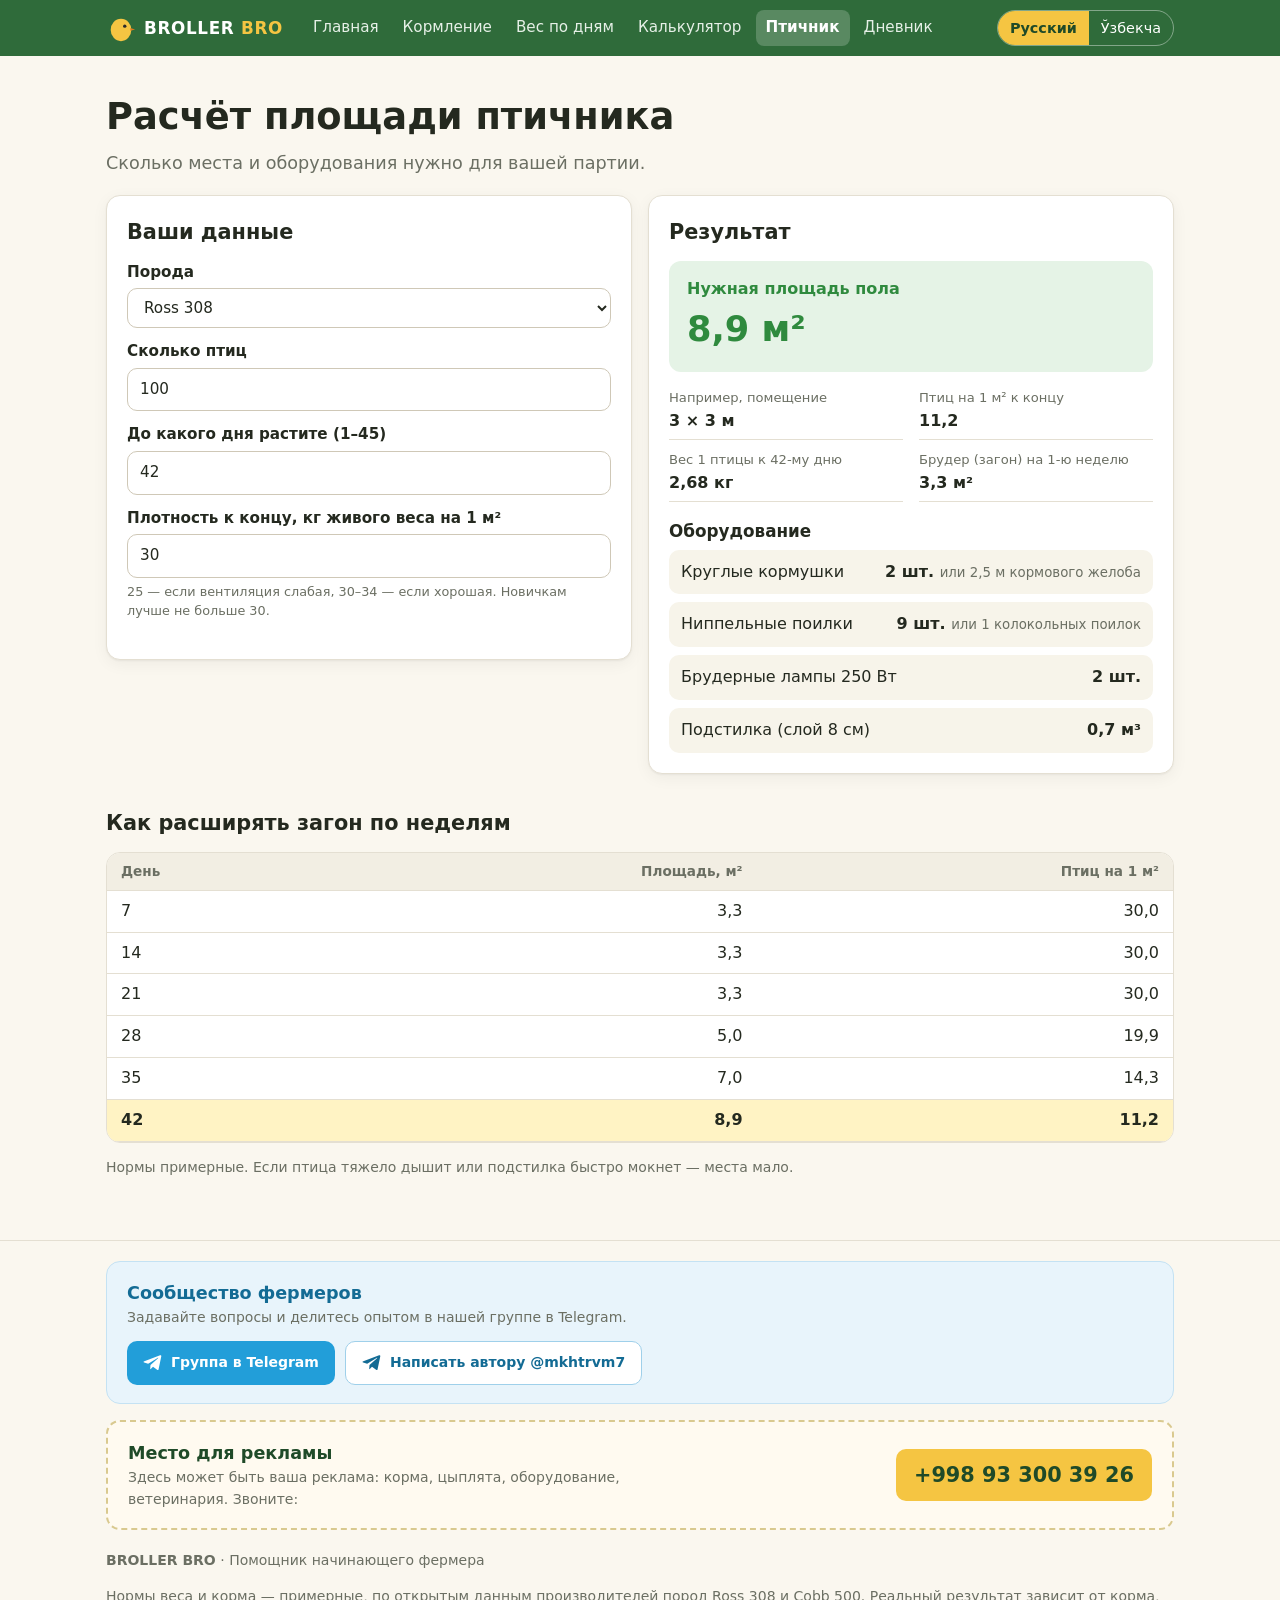
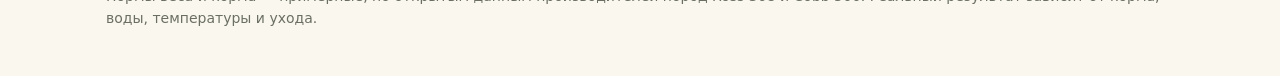
==== area.html @ 8eb661f3 "Расчёт птичника, дневник партии, блок Telegram - новая страница «Птичник»: площадь, оборудование, ра" ====
<!DOCTYPE html>
<html lang="ru">
<head>
  <meta charset="utf-8">
  <meta name="viewport" content="width=device-width, initial-scale=1">
  <title>Расчёт птичника</title>
  <link rel="stylesheet" href="css/style.css">
</head>
<body data-title="area.title">
  <header id="site-header" class="site-header"></header>

  <main class="wrap">
    <h1 data-i18n="area.title"></h1>
    <p class="lead" data-i18n="area.lead"></p>

    <div class="calc-grid">
      <form id="area-form" class="panel">
        <h2 data-i18n="calc.inputs"></h2>
        <fieldset>
          <label class="field"><span data-i18n="common.breed"></span><select id="breed"></select></label>
          <label class="field"><span data-i18n="area.birds"></span><input id="area-birds" type="number" min="1" step="1" value="100" inputmode="numeric"></label>
          <label class="field"><span data-i18n="area.day"></span><input id="area-day" type="number" min="1" max="45" step="1" value="42" inputmode="numeric"></label>
          <label class="field">
            <span data-i18n="area.density"></span>
            <input id="area-density" type="number" min="10" max="45" step="1" inputmode="numeric">
            <small class="muted" data-i18n="area.density.hint"></small>
          </label>
        </fieldset>
      </form>

      <section class="panel result-panel" aria-live="polite">
        <h2 data-i18n="area.result"></h2>
        <div id="area-output"></div>
      </section>
    </div>

    <h2 data-i18n="area.weeks"></h2>
    <div class="table-wrap">
      <table id="area-table" class="data-table">
        <thead>
          <tr>
            <th data-i18n="area.th.day"></th>
            <th data-i18n="area.th.area"></th>
            <th data-i18n="area.th.perM2"></th>
          </tr>
        </thead>
        <tbody></tbody>
      </table>
    </div>
    <p class="muted small" data-i18n="area.note"></p>
  </main>

  <footer id="site-footer" class="site-footer"></footer>

  <script src="lang/ru.js"></script>
  <script src="lang/uz.js"></script>
  <script src="data/breeds.js"></script>
  <script src="data/phases.js"></script>
  <script src="data/area.js"></script>
  <script src="data/site.js"></script>
  <script src="js/main.js"></script>
  <script src="js/area.js"></script>
</body>
</html>
---- css/style.css ----
/* Оформление сайта. Основные цвета — в блоке :root, их легко поменять. */

:root {
  --green: #2f6b3a;
  --green-dark: #1f4a28;
  --yellow: #f5c542;
  --orange: #e07a1f;
  --bg: #faf7ef;
  --card: #ffffff;
  --text: #24291f;
  --muted: #6b6f63;
  --line: #e4dfd2;
  --good: #2f8a3e;
  --warn: #b8860b;
  --bad: #c0392b;
  --radius: 14px;
  --shadow: 0 1px 2px rgba(0, 0, 0, 0.05), 0 4px 16px rgba(0, 0, 0, 0.05);
}

* { box-sizing: border-box; }

body {
  margin: 0;
  background: var(--bg);
  color: var(--text);
  font: 16px/1.55 system-ui, -apple-system, "Segoe UI", Roboto, Arial, sans-serif;
}

.wrap {
  max-width: 1100px;
  margin: 0 auto;
  padding-inline: 16px;
}

main.wrap { padding-block: 24px 48px; }

h1 { font-size: clamp(1.6rem, 4vw, 2.3rem); line-height: 1.2; margin: 0.4em 0 0.3em; }
h2 { font-size: 1.3rem; margin: 1.6em 0 0.6em; }
h3 { font-size: 1.05rem; margin: 0 0 0.3em; }
.panel h2:first-child { margin-top: 0; }

.lead { font-size: 1.1rem; color: var(--muted); max-width: 46em; margin-top: 0; }
.muted { color: var(--muted); }
.small { font-size: 0.875rem; }

/* ---------- Шапка ---------- */
.site-header {
  background: var(--green);
  color: #fff;
  position: sticky;
  top: 0;
  z-index: 10;
}
.header-inner {
  display: flex;
  flex-wrap: wrap;
  align-items: center;
  gap: 8px 20px;
  padding-block: 10px;
}
.brand {
  display: flex;
  align-items: center;
  gap: 8px;
  color: #fff;
  text-decoration: none;
  font-weight: 700;
  font-size: 1.05rem;
}
.brand-mark { width: 30px; height: 30px; }
.nav { display: flex; flex-wrap: wrap; gap: 4px; flex: 1; }
.nav a {
  color: #e6f0e7;
  text-decoration: none;
  padding: 6px 10px;
  border-radius: 8px;
  font-size: 0.95rem;
}
.nav a:hover { background: rgba(255, 255, 255, 0.12); color: #fff; }
.nav a[aria-current="page"] { background: rgba(255, 255, 255, 0.2); color: #fff; font-weight: 600; }

.lang-switch { display: flex; border: 1px solid rgba(255, 255, 255, 0.4); border-radius: 999px; overflow: hidden; }
.lang-switch button {
  border: 0;
  background: transparent;
  color: #fff;
  padding: 6px 12px;
  font: inherit;
  font-size: 0.9rem;
  cursor: pointer;
}
.lang-switch button[aria-pressed="true"] { background: var(--yellow); color: var(--green-dark); font-weight: 700; }

/* ---------- Подвал ---------- */
.site-footer {
  border-top: 1px solid var(--line);
  color: var(--muted);
  font-size: 0.875rem;
  padding-block: 20px 32px;
}

/* ---------- Telegram ---------- */
.tg-box {
  display: flex;
  flex-wrap: wrap;
  align-items: center;
  justify-content: space-between;
  gap: 12px 24px;
  margin-bottom: 16px;
  padding: 18px 20px;
  border-radius: var(--radius);
  background: #e8f4fb;
  border: 1px solid #c4e2f3;
  color: var(--text);
}
.tg-box p { margin: 0; }
.tg-title { font-weight: 800; font-size: 1.1rem; color: #136b94; }
.tg-text { color: var(--muted); }
.tg-links { display: flex; flex-wrap: wrap; gap: 10px; }
.tg-btn {
  display: inline-flex;
  align-items: center;
  gap: 8px;
  padding: 10px 16px;
  border-radius: 10px;
  background: #229ed9;
  color: #fff;
  font-weight: 700;
  text-decoration: none;
}
.tg-btn:hover { background: #1a8bc0; }
.tg-btn-light { background: #fff; color: #136b94; border: 1px solid #9fd0ea; }
.tg-btn-light:hover { background: #f3fafe; }
.tg-icon { width: 20px; height: 20px; flex: none; }

/* ---------- Место для рекламы ---------- */
.ad-box {
  display: flex;
  flex-wrap: wrap;
  align-items: center;
  justify-content: space-between;
  gap: 12px 24px;
  margin-bottom: 20px;
  padding: 18px 20px;
  border: 2px dashed #d9c98f;
  border-radius: var(--radius);
  background: #fffaf0;
  color: var(--text);
}
.ad-box p { margin: 0; }
.ad-title { font-weight: 800; font-size: 1.1rem; color: var(--green-dark); }
.ad-text { color: var(--muted); max-width: 40em; }
.ad-phone {
  font-size: 1.3rem;
  font-weight: 800;
  white-space: nowrap;
  color: var(--green-dark);
  background: var(--yellow);
  padding: 10px 18px;
  border-radius: 10px;
  text-decoration: none;
}
.ad-phone:hover { background: #f0b92a; }

/* ---------- Главная ---------- */
.hero { padding-block: 16px 8px; }
.cards {
  display: grid;
  grid-template-columns: repeat(auto-fit, minmax(240px, 1fr));
  gap: 16px;
  margin-block: 16px 32px;
}
.card {
  display: flex;
  flex-direction: column;
  background: var(--card);
  border: 1px solid var(--line);
  border-radius: var(--radius);
  box-shadow: var(--shadow);
  padding: 20px;
  color: inherit;
  text-decoration: none;
  border-top: 5px solid var(--yellow);
  transition: transform 0.15s, box-shadow 0.15s;
}
.card:hover { transform: translateY(-2px); box-shadow: 0 8px 24px rgba(0, 0, 0, 0.08); }
.card h3 { margin: 0 0 0.4em; color: var(--green); font-size: 1.2rem; }
.card-icon { width: 48px; height: 48px; margin-bottom: 10px; }
.card p { margin: 0 0 1em; flex: 1; }
.card-link { color: var(--green); font-weight: 600; }

.tips { margin: 0; padding-left: 1.2em; }
.tips li { margin-bottom: 0.7em; }
.tips b { color: var(--green-dark); }

/* ---------- Блоки и поля ---------- */
.panel {
  background: var(--card);
  border: 1px solid var(--line);
  border-radius: var(--radius);
  box-shadow: var(--shadow);
  padding: 20px;
}

.controls { display: flex; flex-wrap: wrap; gap: 12px 20px; margin-block: 12px; }
.field { display: flex; flex-direction: column; gap: 4px; font-size: 0.95rem; flex: 1 1 200px; max-width: 320px; }
.field > span { font-weight: 600; }
.field small { font-size: 0.8rem; }

input, select {
  font: inherit;
  padding: 9px 12px;
  border: 1px solid #cfc8b7;
  border-radius: 10px;
  background: #fff;
  color: var(--text);
  width: 100%;
}
input:focus, select:focus { outline: 3px solid rgba(47, 107, 58, 0.25); border-color: var(--green); }

fieldset { border: 0; padding: 0; margin: 0 0 18px; display: grid; gap: 12px; }
legend { font-weight: 700; color: var(--green); margin-bottom: 8px; padding: 0; }
fieldset .field { max-width: none; }

.btn-secondary {
  font: inherit;
  padding: 9px 16px;
  border-radius: 10px;
  border: 1px solid var(--green);
  background: transparent;
  color: var(--green);
  cursor: pointer;
}
.btn-secondary:hover { background: rgba(47, 107, 58, 0.08); }

/* ---------- Периоды корма ---------- */
.phases { display: grid; grid-template-columns: repeat(auto-fit, minmax(240px, 1fr)); gap: 16px; }
.phase {
  background: var(--card);
  border: 1px solid var(--line);
  border-left: 6px solid var(--phase);
  border-radius: var(--radius);
  padding: 16px 18px;
  box-shadow: var(--shadow);
}
.phase p { margin: 0 0 0.6em; }
.phase-days { font-weight: 700; color: var(--muted); }
.phase-form { font-style: italic; }
.phase dl { display: grid; grid-template-columns: 1fr 1fr; gap: 8px; margin: 12px 0 0; }
.phase dt { font-size: 0.8rem; color: var(--muted); }
.phase dd { margin: 0; font-weight: 700; font-size: 1.1rem; }

/* ---------- Таблицы ---------- */
.table-wrap { overflow-x: auto; background: var(--card); border: 1px solid var(--line); border-radius: var(--radius); }
.data-table { width: 100%; border-collapse: collapse; font-variant-numeric: tabular-nums; }
.data-table th, .data-table td { padding: 8px 14px; text-align: right; border-bottom: 1px solid var(--line); white-space: nowrap; }
.data-table th:first-child, .data-table td:first-child { text-align: left; }
.data-table thead th {
  position: sticky;
  top: 0;
  background: #f2eee3;
  font-size: 0.85rem;
  color: var(--muted);
  white-space: normal;
  vertical-align: bottom;
}
.data-table tbody tr:hover { background: #fbf8f0; }
.phase-rows td:first-child { border-left: 5px solid var(--phase); }
.phase-rows td:nth-child(2) { text-align: left; }
.tag {
  display: inline-block;
  padding: 1px 8px;
  border-radius: 999px;
  font-size: 0.8rem;
  background: color-mix(in srgb, var(--phase) 18%, white);
  color: var(--text);
}

/* ---------- Вес по дням ---------- */
.growth-grid { display: grid; grid-template-columns: 2fr 1fr; gap: 16px; margin-top: 8px; }
.chart-box { position: relative; height: 340px; }
.check-result { margin-top: 12px; padding: 12px 14px; border-radius: 10px; background: #f2eee3; }
.check-result p { margin: 0.2em 0; }
.check-status { font-weight: 600; }
.check-result.is-ahead, .check-result.is-ok { background: #e5f3e6; }
.check-result.is-ahead .check-status, .check-result.is-ok .check-status { color: var(--good); }
.check-result.is-behind { background: #fbe9e6; }
.check-result.is-behind .check-status { color: var(--bad); }

/* ---------- Калькулятор ---------- */
.calc-grid { display: grid; grid-template-columns: 1fr 1fr; gap: 16px; align-items: start; }
.result-panel { position: sticky; top: 76px; }
.profit { border-radius: 12px; padding: 16px 18px; margin-bottom: 16px; }
.profit span { display: block; font-weight: 600; }
.profit strong { font-size: clamp(1.6rem, 4vw, 2.2rem); font-variant-numeric: tabular-nums; }
.profit.is-profit { background: #e5f3e6; color: var(--good); }
.profit.is-loss { background: #fbe9e6; color: var(--bad); }

.stats { display: grid; grid-template-columns: 1fr 1fr; gap: 10px 16px; margin: 0 0 16px; }
.stat { border-bottom: 1px solid var(--line); padding-bottom: 6px; }
.stat dt { font-size: 0.82rem; color: var(--muted); }
.stat dd { margin: 0; font-weight: 700; font-variant-numeric: tabular-nums; }

.bars { display: grid; gap: 8px; margin-bottom: 12px; }
.bar-row { display: grid; grid-template-columns: 9em 1fr 3em; align-items: center; gap: 10px; font-size: 0.9rem; }
.bar-track { height: 12px; background: #f0ebdf; border-radius: 999px; overflow: hidden; }
.bar-fill { display: block; height: 100%; border-radius: 999px; }
.bar-chicks { background: var(--yellow); }
.bar-feed { background: var(--green); }
.bar-vet { background: #5b8dbf; }
.bar-other { background: var(--orange); }
.bar-value { text-align: right; font-variant-numeric: tabular-nums; }

/* ---------- Название BROLLER BRO ---------- */
.brand-name { letter-spacing: 0.04em; font-weight: 800; }
.brand-name b { color: var(--yellow); }
.header-menu { display: flex; flex-wrap: wrap; align-items: center; gap: 8px 20px; flex: 1; }
.nav-toggle { display: none; }

/* ---------- Главная: верхний блок и «Моя партия» ---------- */
.hero-band {
  background: linear-gradient(160deg, var(--green) 0%, var(--green-dark) 100%);
  color: #fff;
  padding-block: 32px 40px;
}
.hero-grid { display: grid; grid-template-columns: 1.1fr 1fr; gap: 32px; align-items: center; }
.eyebrow { text-transform: uppercase; letter-spacing: 0.12em; font-size: 0.85rem; color: var(--yellow); margin: 0; font-weight: 700; }
.hero-title { font-size: clamp(2.4rem, 7vw, 4rem); margin: 0.1em 0 0.25em; line-height: 1; }
.hero-band .lead { color: #dbe8dc; }
.batch-panel { color: var(--text); }
.batch-form { display: grid; grid-template-columns: 1fr 1fr; gap: 12px; margin-top: 12px; }
.batch-form .field { max-width: none; }
.batch-form .field:first-child { grid-column: 1 / -1; }
.batch-actions { grid-column: 1 / -1; display: flex; align-items: center; gap: 12px; }

.batch-today { margin-top: 18px; padding-top: 16px; border-top: 1px solid var(--line); }
.today-head { font-size: 1.25rem; font-weight: 800; color: var(--green); margin: 0 0 8px; }
.progress { height: 8px; background: #f0ebdf; border-radius: 999px; overflow: hidden; margin-bottom: 14px; }
.progress span { display: block; height: 100%; background: linear-gradient(90deg, var(--yellow), var(--green)); border-radius: 999px; }
.today-grid { display: grid; grid-template-columns: repeat(2, 1fr); gap: 10px; }
.today-tile { background: #f7f4ea; border-radius: 10px; padding: 10px 12px; }
.today-tile span { display: block; font-size: 0.8rem; color: var(--muted); }
.today-tile strong { font-size: 1.2rem; font-variant-numeric: tabular-nums; }
.today-tile.is-main { background: #fff6d6; grid-column: 1 / -1; }
.today-tile.is-main strong { font-size: 1.8rem; color: var(--green-dark); }
.today-phase { margin: 12px 0 0; font-size: 0.92rem; }
.today-links { display: flex; flex-wrap: wrap; gap: 6px 18px; margin: 10px 0 0; }
.today-links a { color: var(--green); font-weight: 600; }

/* ---------- Кнопки ---------- */
.btn-primary {
  font: inherit;
  font-weight: 700;
  padding: 10px 20px;
  border-radius: 10px;
  border: 0;
  background: var(--yellow);
  color: var(--green-dark);
  cursor: pointer;
}
.btn-primary:hover { background: #f0b92a; }
.btn-link { font: inherit; border: 0; background: none; color: var(--muted); text-decoration: underline; cursor: pointer; padding: 6px; }
.controls-btn { align-self: flex-end; }

/* ---------- Сегодняшний день в таблицах ---------- */
.data-table tr.is-today td { background: #fff3c4; font-weight: 700; }
.today-badge {
  display: inline-block;
  margin-left: 6px;
  padding: 0 7px;
  border-radius: 999px;
  background: var(--orange);
  color: #fff;
  font-size: 0.72rem;
  font-weight: 700;
  vertical-align: middle;
}
#check { scroll-margin-top: 80px; }

/* ---------- Расчёт птичника ---------- */
.equip-list { list-style: none; margin: 0; padding: 0; display: grid; gap: 8px; }
.equip-list li {
  display: flex;
  flex-wrap: wrap;
  justify-content: space-between;
  gap: 4px 12px;
  padding: 10px 12px;
  background: #f7f4ea;
  border-radius: 10px;
}
.equip-list strong { font-variant-numeric: tabular-nums; }
.equip-list small { font-weight: 400; color: var(--muted); }

/* ---------- Дневник партии ---------- */
.notice { display: flex; flex-wrap: wrap; align-items: center; justify-content: space-between; gap: 12px; }
.notice p { margin: 0; font-weight: 600; }
a.btn-primary { text-decoration: none; display: inline-block; }
.form-grid { display: grid; grid-template-columns: 1fr 1fr; gap: 12px; margin-bottom: 14px; }
.form-grid .field { max-width: none; }
.form-wide { grid-column: 1 / -1; }
.form-msg { color: var(--bad); font-weight: 600; margin: 0 0 12px; }
.today-tile small { display: block; font-size: 0.8rem; color: var(--muted); }
.today-tile.is-good small { color: var(--good); font-weight: 600; }
.today-tile.is-bad small { color: var(--bad); font-weight: 600; }
.diary-chart-panel { margin-top: 16px; }
.section-head { display: flex; flex-wrap: wrap; align-items: center; justify-content: space-between; gap: 8px 16px; }
.section-head h2 { margin-bottom: 0.3em; }
.section-actions { display: flex; flex-wrap: wrap; align-items: center; gap: 8px; }
.pct-good { color: var(--good); font-weight: 700; }
.pct-bad { color: var(--bad); font-weight: 700; }
.note-cell { text-align: left !important; white-space: normal !important; min-width: 10em; max-width: 22em; }
.btn-del {
  font: inherit;
  font-size: 0.82rem;
  border: 1px solid var(--line);
  background: #fff;
  color: var(--muted);
  border-radius: 8px;
  padding: 4px 10px;
  cursor: pointer;
}
.btn-del:hover { border-color: var(--bad); color: var(--bad); }
.btn-del.is-armed, .btn-link.is-armed { background: var(--bad); color: #fff; border-color: var(--bad); border-radius: 8px; text-decoration: none; }

/* ---------- Телефоны ---------- */
@media (max-width: 800px) {
  .growth-grid, .calc-grid, .hero-grid { grid-template-columns: 1fr; }
  .result-panel { position: static; }
  .field { max-width: none; }

  .nav-toggle {
    display: inline-flex;
    align-items: center;
    gap: 8px;
    margin-left: auto;
    font: inherit;
    color: #fff;
    background: rgba(255, 255, 255, 0.12);
    border: 0;
    border-radius: 8px;
    padding: 8px 12px;
    cursor: pointer;
  }
  .nav-toggle-bars, .nav-toggle-bars::before, .nav-toggle-bars::after {
    display: block;
    width: 18px;
    height: 2px;
    background: #fff;
    border-radius: 2px;
    position: relative;
  }
  .nav-toggle-bars::before, .nav-toggle-bars::after { content: ""; position: absolute; left: 0; }
  .nav-toggle-bars::before { top: -6px; }
  .nav-toggle-bars::after { top: 6px; }

  .header-menu { display: none; flex-basis: 100%; flex-direction: column; align-items: stretch; padding-bottom: 8px; }
  .site-header.is-open .header-menu { display: flex; }
  .nav { flex-direction: column; }
  .nav a { padding: 10px 12px; font-size: 1rem; }
  .lang-switch { align-self: flex-start; }
}
@media (max-width: 420px) {
  .stats { grid-template-columns: 1fr; }
  .bar-row { grid-template-columns: 7em 1fr 3em; }
}
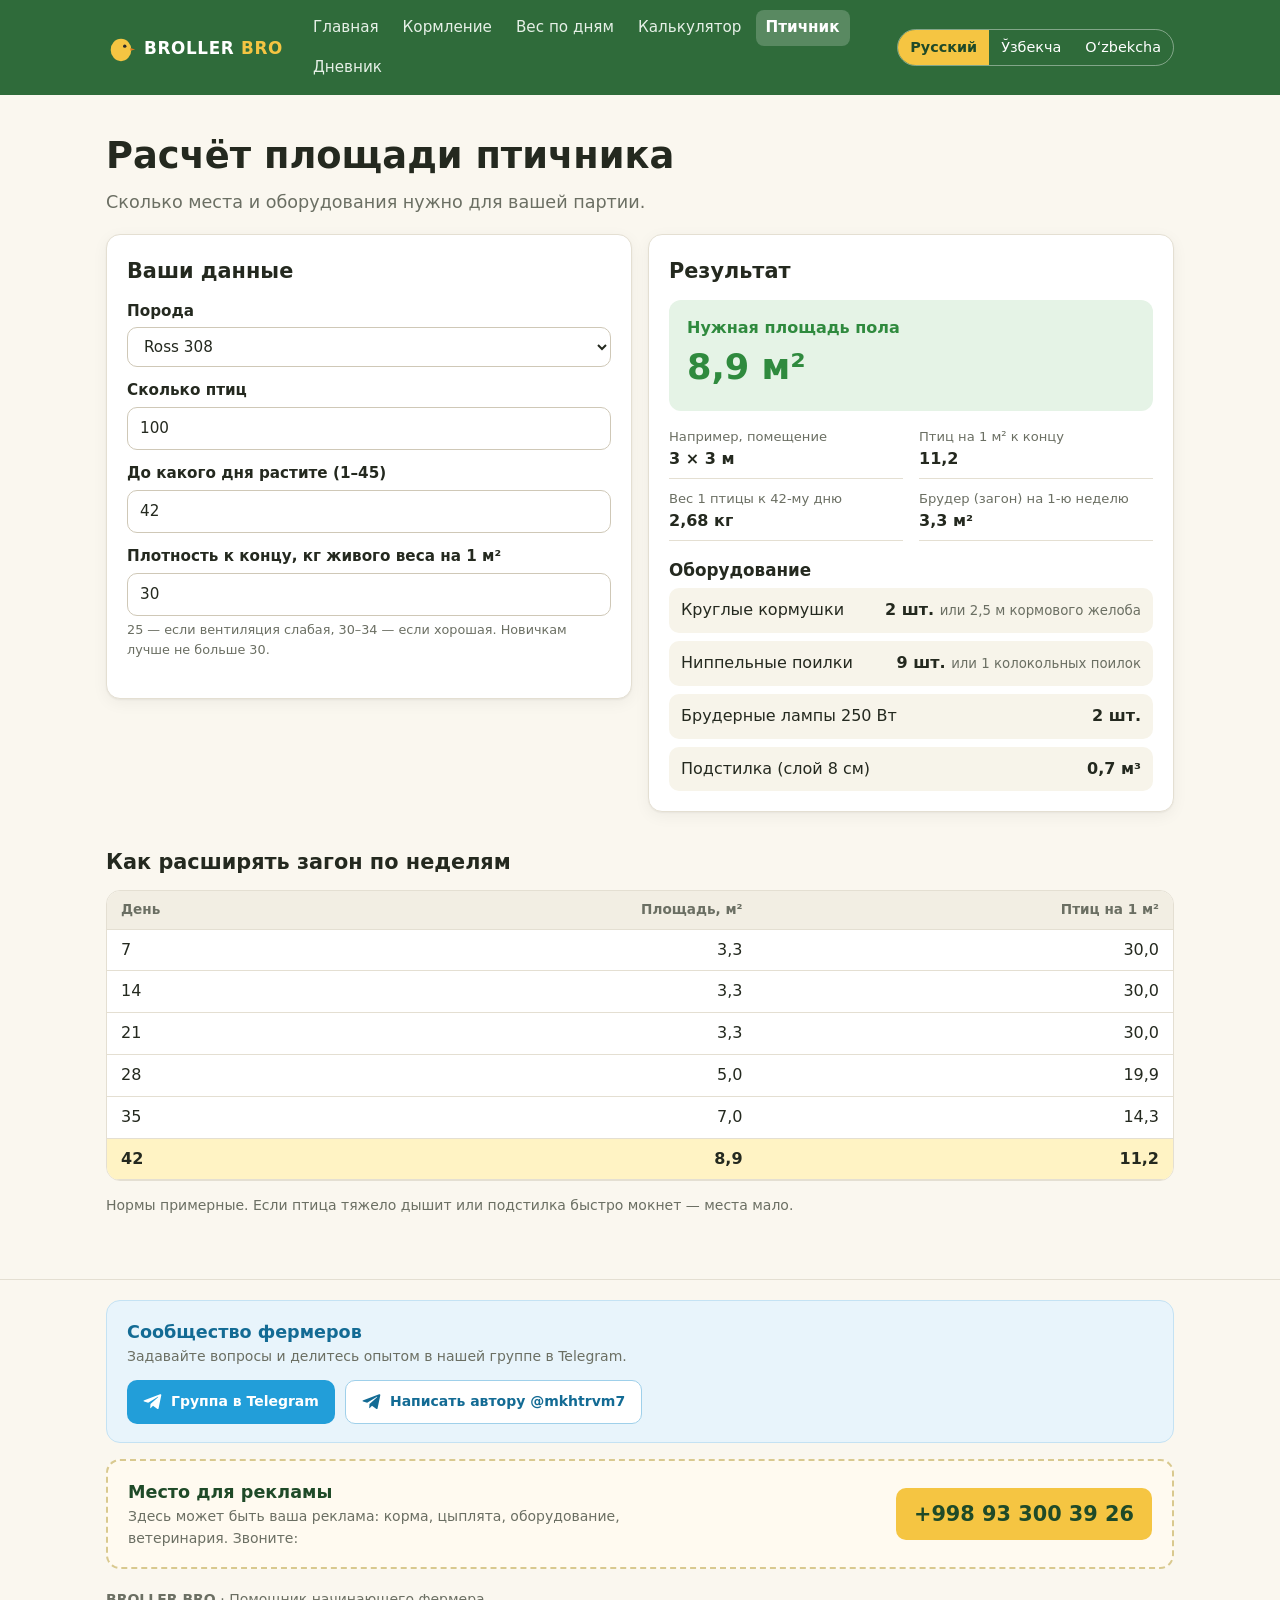
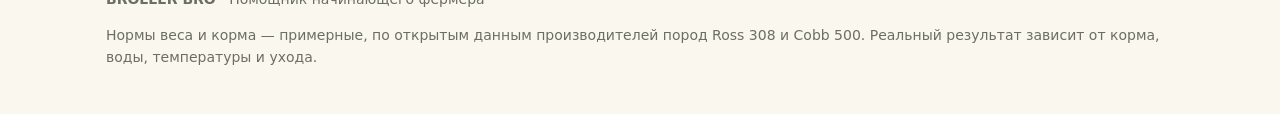
==== commit ee6d4076: "Узбекский язык на латинице - новый файл lang/uz-latn.js (210 текстов, официальный латинский алфавит)" ====
--- a/area.html
+++ b/area.html
@@ -54,6 +54,7 @@
 
   <script src="lang/ru.js"></script>
   <script src="lang/uz.js"></script>
+  <script src="lang/uz-latn.js"></script>
   <script src="data/breeds.js"></script>
   <script src="data/phases.js"></script>
   <script src="data/area.js"></script>
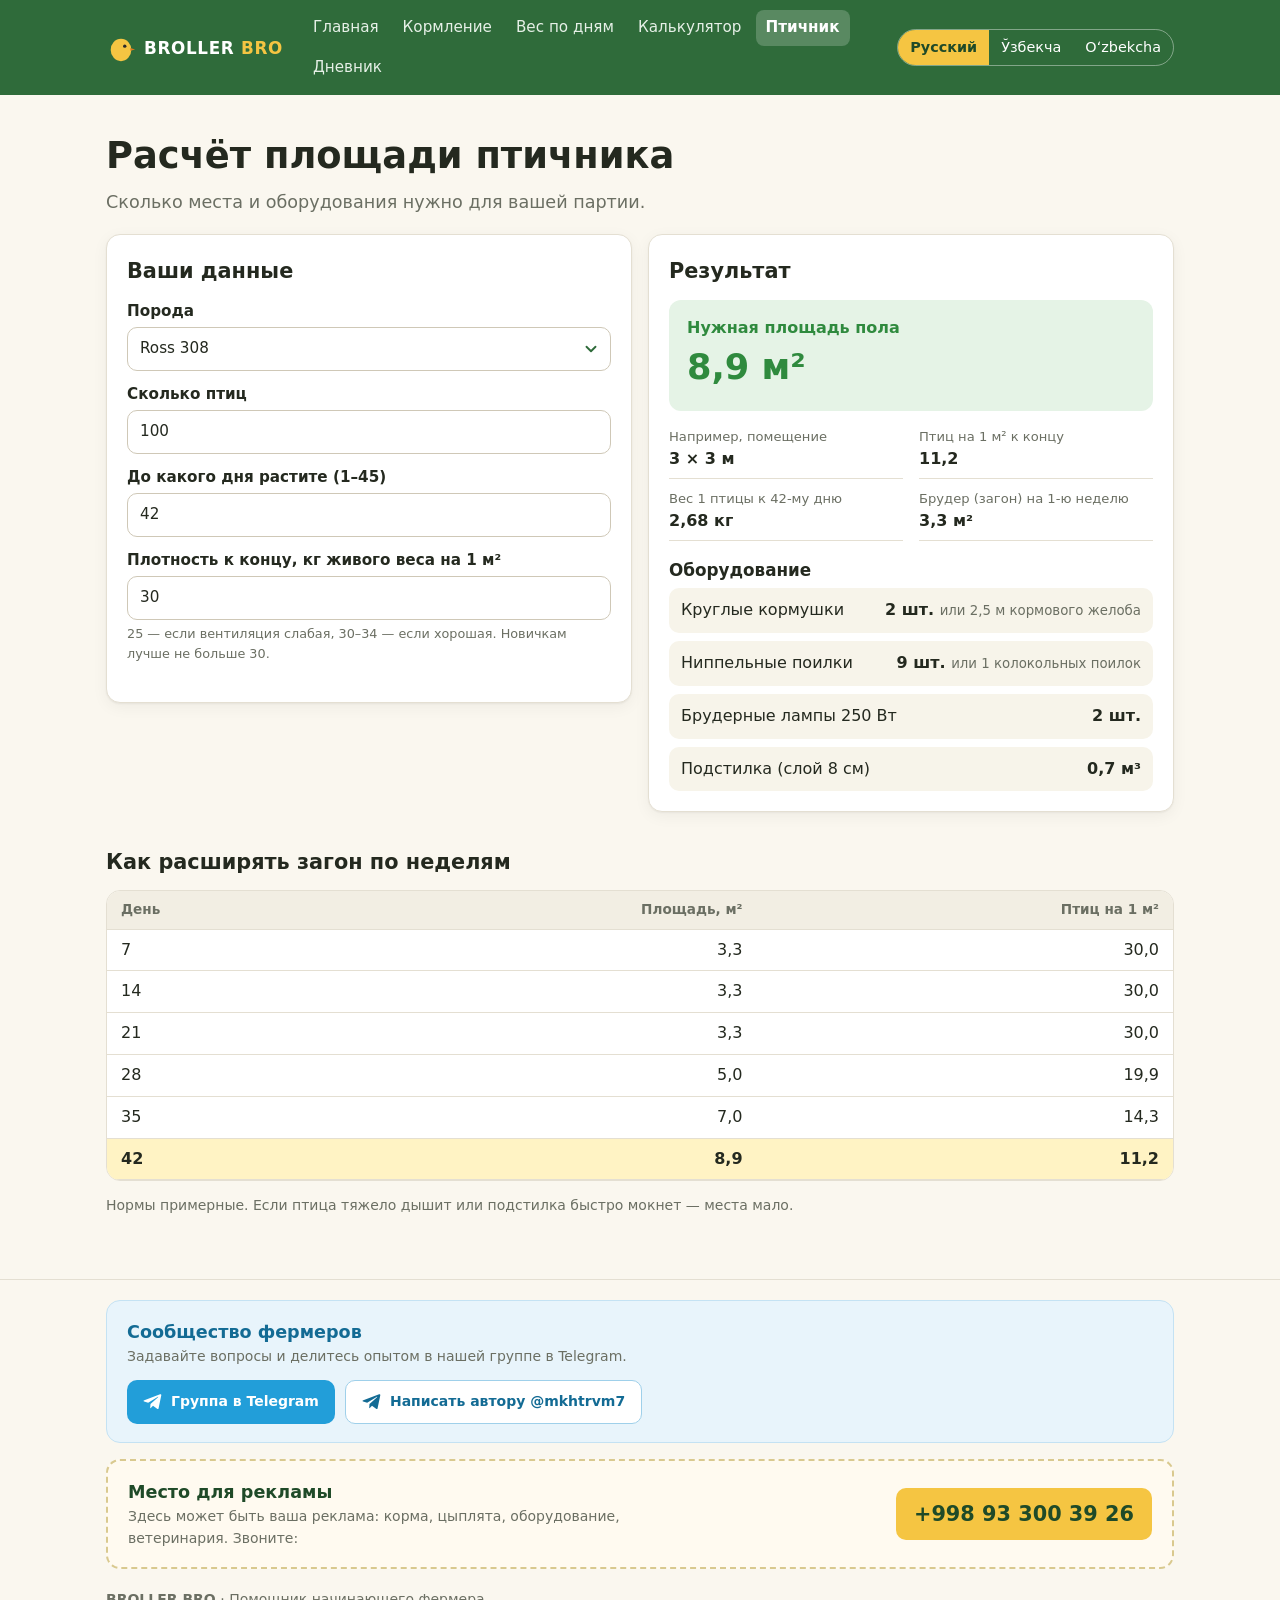
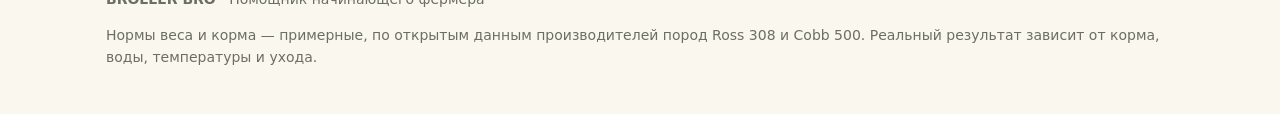
==== commit 75ca2e19: "Приложение (PWA), удобство на телефоне, подготовка к поиску - Нижнее меню на телефоне, крупные поля " ====
--- a/area.html
+++ b/area.html
@@ -2,11 +2,32 @@
 <html lang="ru">
 <head>
   <meta charset="utf-8">
-  <meta name="viewport" content="width=device-width, initial-scale=1">
-  <title>Расчёт птичника</title>
+  <meta name="viewport" content="width=device-width, initial-scale=1, viewport-fit=cover">
+  <title>Расчёт площади птичника · BROLLER BRO</title>
+  <meta name="description" content="Расчёт птичника для бройлеров: площадь пола, размеры помещения, сколько нужно кормушек, поилок и ламп для вашей партии.">
+  <link rel="canonical" href="https://mukhtarovmeyirbek4-byte.github.io/broller-bro/area.html">
+  <link rel="icon" href="favicon.svg" type="image/svg+xml">
+  <link rel="icon" href="img/icon-192.png" type="image/png" sizes="192x192">
+  <link rel="apple-touch-icon" href="img/icon-180.png">
+  <link rel="manifest" href="manifest.webmanifest">
+  <meta name="apple-mobile-web-app-capable" content="yes">
+  <meta name="mobile-web-app-capable" content="yes">
+  <meta name="apple-mobile-web-app-title" content="BROLLER BRO">
+  <meta name="apple-mobile-web-app-status-bar-style" content="default">
+  <meta name="theme-color" content="#2f6b3a">
+  <meta property="og:type" content="website">
+  <meta property="og:site_name" content="BROLLER BRO">
+  <meta property="og:locale" content="ru_RU">
+  <meta property="og:title" content="Расчёт площади птичника · BROLLER BRO">
+  <meta property="og:description" content="Расчёт птичника для бройлеров: площадь пола, размеры помещения, сколько нужно кормушек, поилок и ламп для вашей партии.">
+  <meta property="og:url" content="https://mukhtarovmeyirbek4-byte.github.io/broller-bro/area.html">
+  <meta property="og:image" content="https://mukhtarovmeyirbek4-byte.github.io/broller-bro/img/og-image.png">
+  <meta property="og:image:width" content="1200">
+  <meta property="og:image:height" content="630">
+  <meta name="twitter:card" content="summary_large_image">
   <link rel="stylesheet" href="css/style.css">
 </head>
-<body data-title="area.title">
+<body data-title="area.title" data-meta="meta.area">
   <header id="site-header" class="site-header"></header>
 
   <main class="wrap">
--- a/css/style.css
+++ b/css/style.css
@@ -463,3 +463,158 @@
   .stats { grid-template-columns: 1fr; }
   .bar-row { grid-template-columns: 7em 1fr 3em; }
 }
+
+/* ---------- Установка приложения (PWA) ---------- */
+.pwa-box {
+  margin-bottom: 20px;
+  padding: 14px 20px;
+  border: 1px solid var(--line);
+  border-radius: var(--radius);
+  background: var(--card);
+}
+.pwa-box[hidden] { display: none; }
+.pwa-box p { margin: 0; color: var(--text); }
+.pwa-box .btn-secondary { font-weight: 700; font-size: 1rem; }
+
+/* ---------- Удобство на телефоне ---------- */
+html { -webkit-text-size-adjust: 100%; text-size-adjust: 100%; }
+a, button, input, select, label { -webkit-tap-highlight-color: rgba(47, 107, 58, 0.15); }
+button, .btn-primary, .btn-secondary, .tg-btn, .ad-phone { touch-action: manipulation; }
+
+/* Нижнее меню — только на телефоне */
+.tabbar { display: none; }
+
+@media (max-width: 800px) {
+  /* 16px в полях — иначе iPhone сам увеличивает страницу при вводе */
+  input, select { font-size: 16px; min-height: 44px; }
+  .btn-primary, .btn-secondary, .tg-btn { min-height: 44px; }
+  .btn-primary, .btn-secondary { padding-inline: 18px; }
+  .batch-actions .btn-primary, #diary-form .btn-primary { width: 100%; }
+
+  main.wrap { padding-block: 16px 32px; }
+  h2 { margin-top: 1.3em; }
+  .panel { padding: 16px; }
+  .hero-band { padding-block: 20px 28px; }
+  .chart-box { height: 260px; }
+
+  /* Таблицы: компактнее, первый столбец (день) не уезжает при прокрутке вбок */
+  .data-table th, .data-table td { padding: 8px 10px; }
+  .data-table th:first-child, .data-table td:first-child {
+    position: sticky;
+    left: 0;
+    z-index: 1;
+    background: var(--card);
+    box-shadow: 1px 0 0 var(--line);
+  }
+  .data-table thead th:first-child { z-index: 2; background: #f2eee3; }
+  .data-table tr.is-today td:first-child { background: #fff3c4; }
+
+  /* Телефонный номер рекламы — на всю ширину, удобно нажать */
+  .ad-phone { display: block; width: 100%; text-align: center; }
+  .tg-links, .tg-btn { width: 100%; }
+  .tg-btn { justify-content: center; }
+
+  /* Нижнее меню */
+  body.has-tabbar { padding-bottom: calc(64px + env(safe-area-inset-bottom)); }
+  .tabbar {
+    display: grid;
+    grid-template-columns: repeat(6, 1fr);
+    position: fixed;
+    left: 0;
+    right: 0;
+    bottom: 0;
+    z-index: 20;
+    background: var(--card);
+    border-top: 1px solid var(--line);
+    box-shadow: 0 -4px 16px rgba(0, 0, 0, 0.06);
+    padding-bottom: env(safe-area-inset-bottom);
+  }
+  .tabbar a {
+    display: flex;
+    flex-direction: column;
+    align-items: center;
+    justify-content: center;
+    gap: 2px;
+    min-height: 58px;
+    padding: 6px 2px;
+    color: var(--muted);
+    text-decoration: none;
+    font-size: 0.68rem;
+    font-weight: 600;
+    line-height: 1.1;
+    text-align: center;
+  }
+  .tabbar span { max-width: 100%; overflow: hidden; text-overflow: ellipsis; white-space: nowrap; }
+  .tabbar svg {
+    width: 24px;
+    height: 24px;
+    fill: none;
+    stroke: currentColor;
+    stroke-width: 1.8;
+    stroke-linecap: round;
+    stroke-linejoin: round;
+  }
+  .tabbar a[aria-current="page"] { color: var(--green); }
+  .tabbar a[aria-current="page"] svg { stroke-width: 2.3; }
+  .tabbar a[aria-current="page"]::before {
+    content: "";
+    position: absolute;
+    top: 0;
+    width: 28px;
+    height: 3px;
+    border-radius: 0 0 3px 3px;
+    background: var(--green);
+  }
+  .tabbar a { position: relative; }
+
+  /* Верхнее меню на телефоне не дублирует страницы — в нём остаётся выбор языка */
+  .header-menu .nav { display: none; }
+  .lang-switch { align-self: stretch; }
+  .lang-switch button { flex: 1; padding: 10px 8px; }
+}
+
+/* Чёлка и скруглённые углы iPhone в режиме приложения */
+@supports (padding: env(safe-area-inset-top)) {
+  .site-header { padding-top: env(safe-area-inset-top); }
+  .wrap { padding-left: max(16px, env(safe-area-inset-left)); padding-right: max(16px, env(safe-area-inset-right)); }
+}
+
+/* Выпадающие списки одной высоты с полями и со своей стрелкой */
+select {
+  -webkit-appearance: none;
+  appearance: none;
+  padding-right: 36px;
+  background-image: url("data:image/svg+xml,%3Csvg xmlns='http://www.w3.org/2000/svg' viewBox='0 0 24 24' fill='none' stroke='%232f6b3a' stroke-width='2.5' stroke-linecap='round' stroke-linejoin='round'%3E%3Cpath d='m6 9 6 6 6-6'/%3E%3C/svg%3E");
+  background-repeat: no-repeat;
+  background-position: right 10px center;
+  background-size: 18px;
+}
+@media (max-width: 800px) {
+  .tabbar a[aria-current="page"]::before { left: 50%; transform: translateX(-50%); }
+}
+
+/* Калькулятор: прибыль всегда видна внизу экрана телефона */
+.profit-bar { display: none; }
+#calc-result { scroll-margin-top: 80px; }
+@media (max-width: 800px) {
+  .profit-bar {
+    display: flex;
+    align-items: center;
+    justify-content: space-between;
+    gap: 12px;
+    position: fixed;
+    left: 12px;
+    right: 12px;
+    bottom: calc(68px + env(safe-area-inset-bottom));
+    z-index: 19;
+    padding: 10px 16px;
+    border-radius: 12px;
+    box-shadow: 0 4px 16px rgba(0, 0, 0, 0.15);
+    text-decoration: none;
+    font-weight: 700;
+  }
+  .profit-bar strong { font-size: 1.15rem; font-variant-numeric: tabular-nums; }
+  .profit-bar.is-profit { background: #e5f3e6; color: var(--good); border: 1px solid #b9dcbc; }
+  .profit-bar.is-loss { background: #fbe9e6; color: var(--bad); border: 1px solid #f0c3bb; }
+  body:has(.profit-bar) { padding-bottom: calc(124px + env(safe-area-inset-bottom)); }
+}
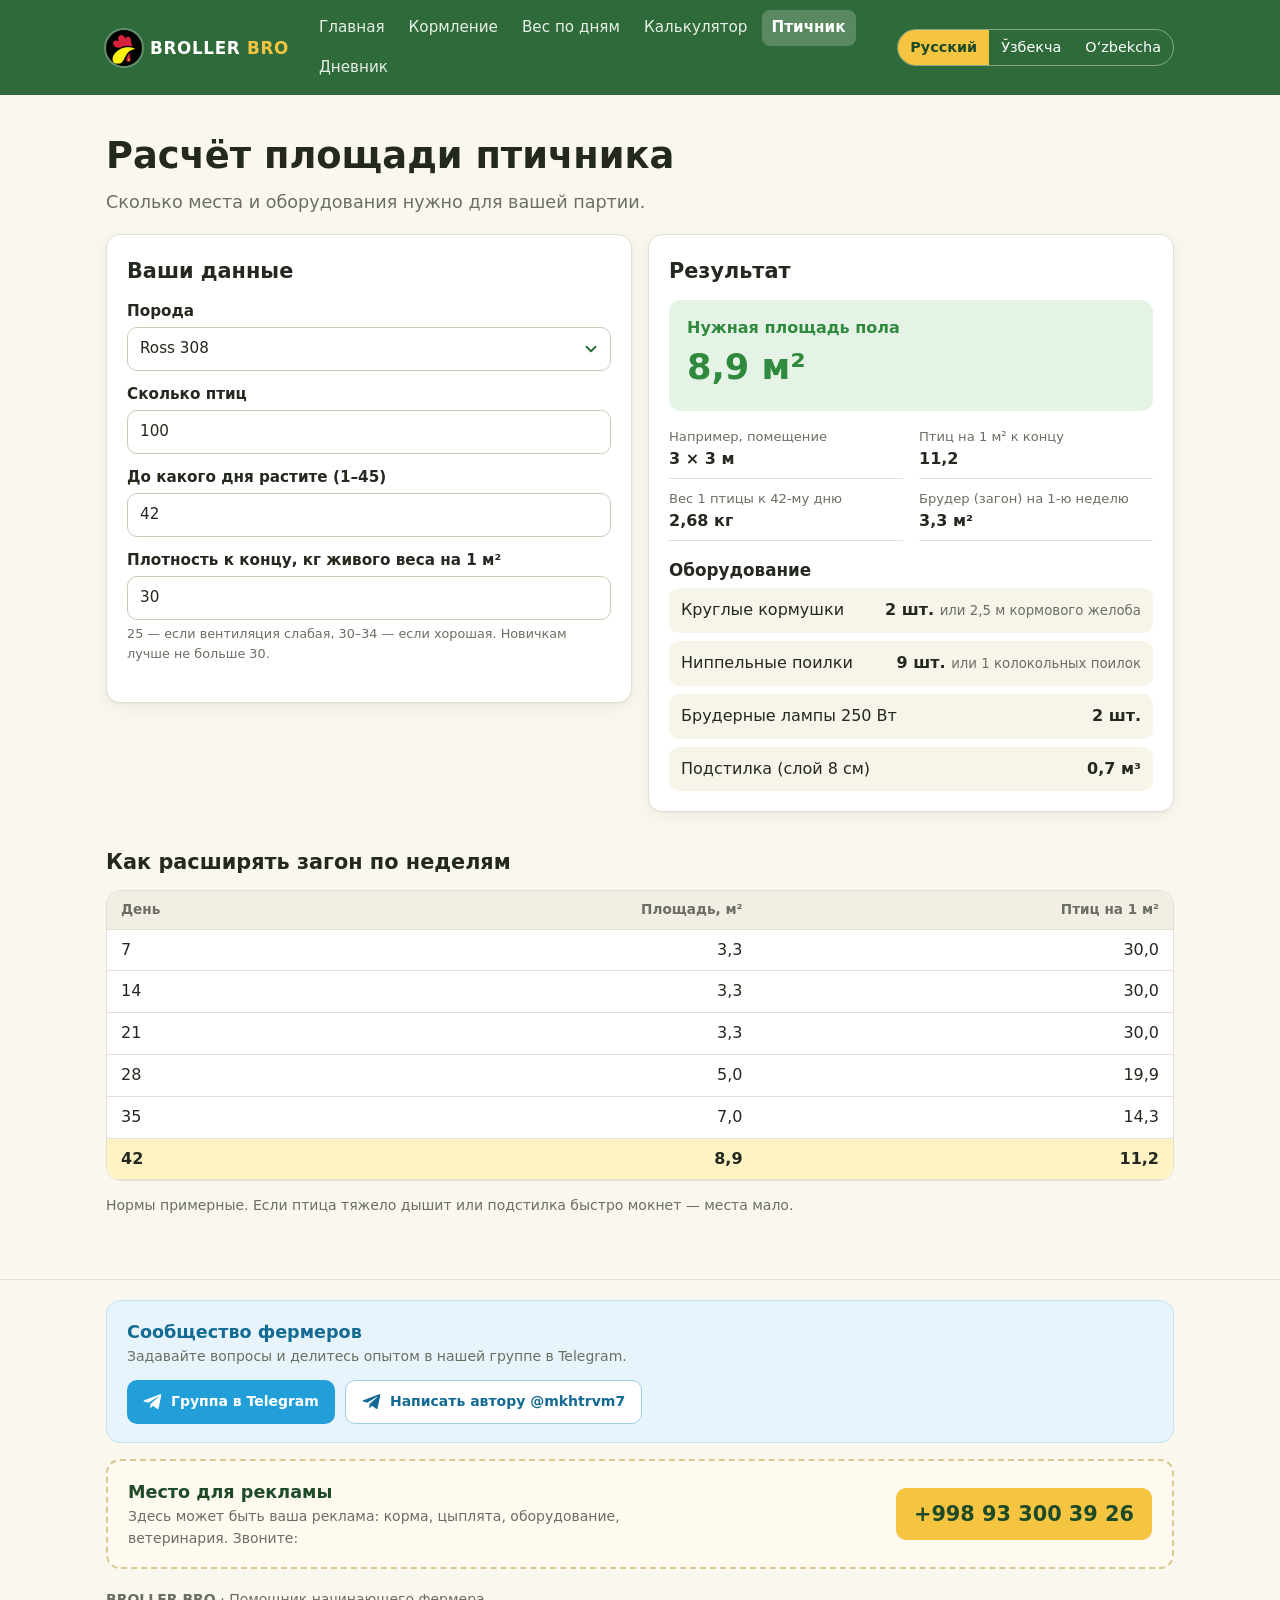
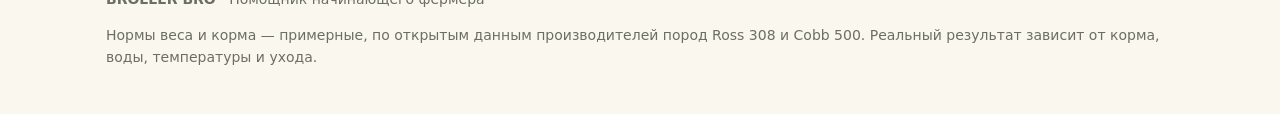
==== commit a3c5071d: "Домен brollerbro.uz и новый логотип - CNAME: brollerbro.uz, ссылки для поиска и Telegram на новый ад" ====
--- a/area.html
+++ b/area.html
@@ -5,8 +5,8 @@
   <meta name="viewport" content="width=device-width, initial-scale=1, viewport-fit=cover">
   <title>Расчёт площади птичника · BROLLER BRO</title>
   <meta name="description" content="Расчёт птичника для бройлеров: площадь пола, размеры помещения, сколько нужно кормушек, поилок и ламп для вашей партии.">
-  <link rel="canonical" href="https://mukhtarovmeyirbek4-byte.github.io/broller-bro/area.html">
-  <link rel="icon" href="favicon.svg" type="image/svg+xml">
+  <link rel="canonical" href="https://brollerbro.uz/area.html">
+  <link rel="icon" href="img/favicon-32.png" type="image/png" sizes="32x32">
   <link rel="icon" href="img/icon-192.png" type="image/png" sizes="192x192">
   <link rel="apple-touch-icon" href="img/icon-180.png">
   <link rel="manifest" href="manifest.webmanifest">
@@ -20,8 +20,8 @@
   <meta property="og:locale" content="ru_RU">
   <meta property="og:title" content="Расчёт площади птичника · BROLLER BRO">
   <meta property="og:description" content="Расчёт птичника для бройлеров: площадь пола, размеры помещения, сколько нужно кормушек, поилок и ламп для вашей партии.">
-  <meta property="og:url" content="https://mukhtarovmeyirbek4-byte.github.io/broller-bro/area.html">
-  <meta property="og:image" content="https://mukhtarovmeyirbek4-byte.github.io/broller-bro/img/og-image.png">
+  <meta property="og:url" content="https://brollerbro.uz/area.html">
+  <meta property="og:image" content="https://brollerbro.uz/img/og-image.png">
   <meta property="og:image:width" content="1200">
   <meta property="og:image:height" content="630">
   <meta name="twitter:card" content="summary_large_image">
--- a/css/style.css
+++ b/css/style.css
@@ -618,3 +618,6 @@
   .profit-bar.is-loss { background: #fbe9e6; color: var(--bad); border: 1px solid #f0c3bb; }
   body:has(.profit-bar) { padding-bottom: calc(124px + env(safe-area-inset-bottom)); }
 }
+
+/* Логотип в шапке (петушок с аватарки) */
+img.brand-mark { width: 36px; height: 36px; border-radius: 50%; background: #000; box-shadow: 0 0 0 2px rgba(255, 255, 255, 0.25); }
